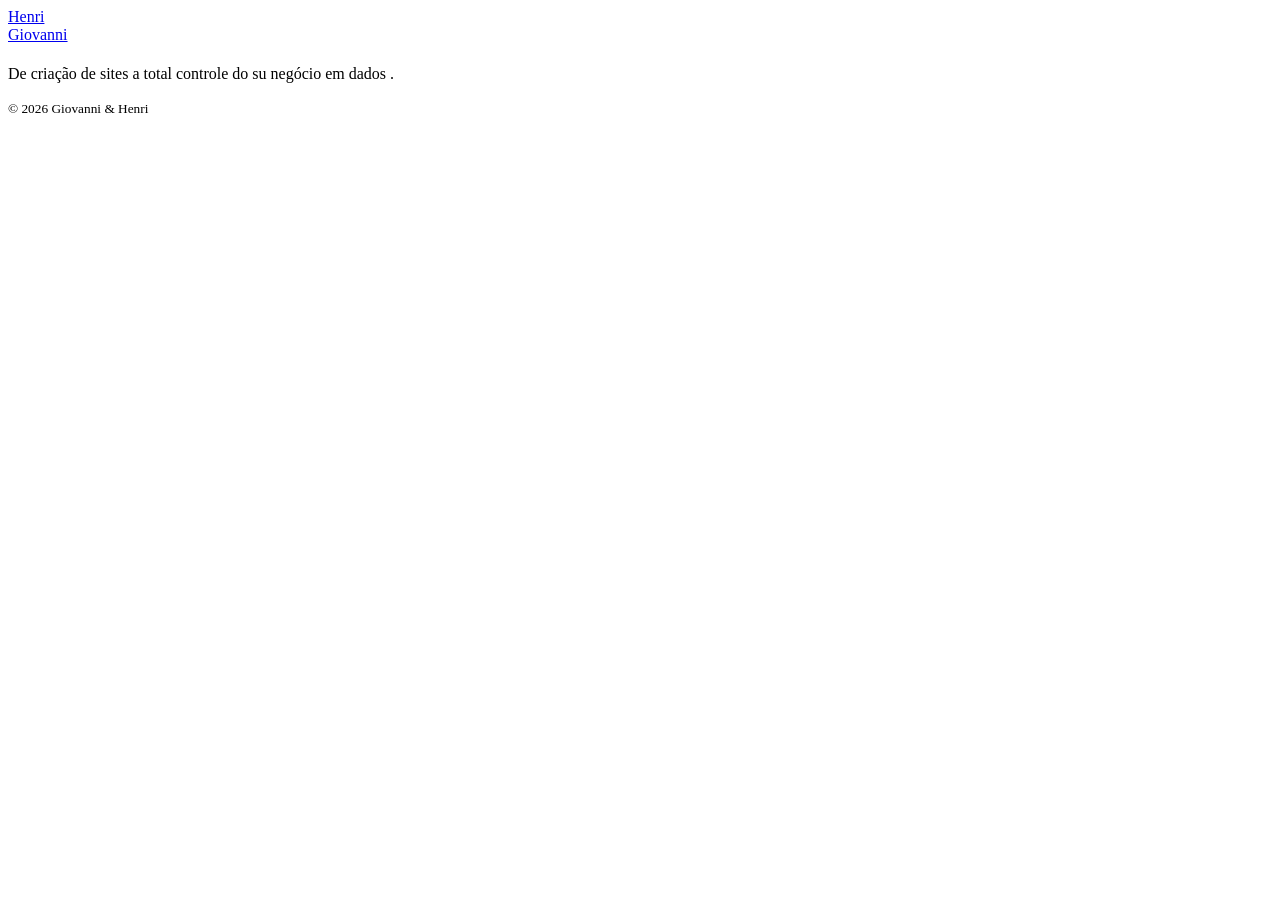
==== paginas/index.html @ a7570020 "commit" ====
<!DOCTYPE html>
<html lang="pt-BR">
  <head>
    <meta charset="UTF-8" />
    <title>Time de Profissionais em TI</title>
    <meta name="description" content="Somos uma dupla especializada em trazer a sua próxima solução tecnológica" />

      <style>
        body{
          


        }


      </style>


      </head>
  <body>
    <header>
      <a href="Henri.html">Henri</a>
      <nav aria-label="Principal">
        <a href="giovanni.html">Giovanni</a>

      </nav>
    </header>
    <main>
      <h1></h1>
      <p>De criação de sites a total controle do su negócio em dados .</p>
    </main>
    <footer>
      <small>© 2026 Giovanni & Henri </small>
          <p></p>
    </footer>
  </body>
</html>
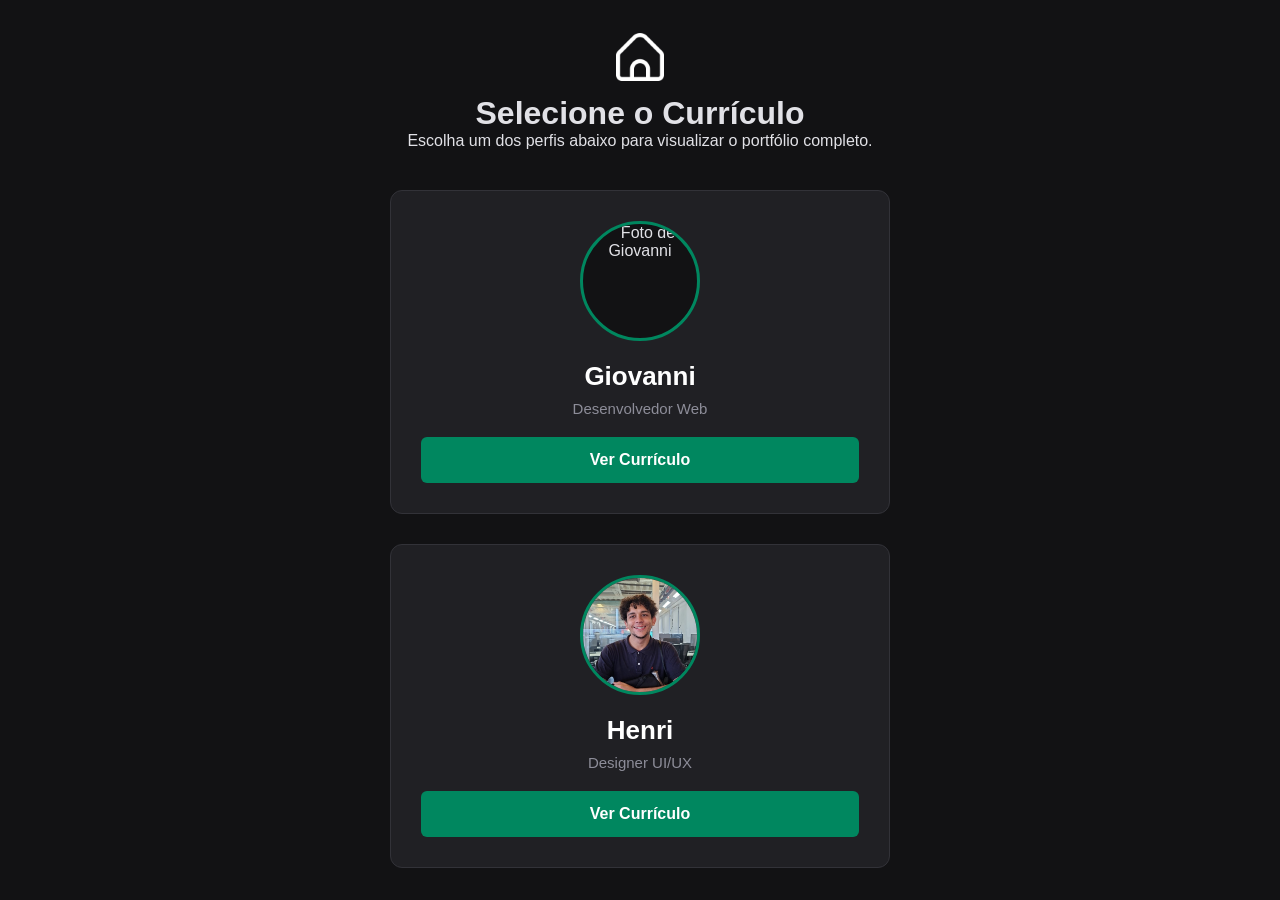
==== commit 7986b316: "esqueleto" ====
--- a/paginas/index.html
+++ b/paginas/index.html
@@ -1,37 +1,49 @@
 <!DOCTYPE html>
 <html lang="pt-BR">
-  <head>
-    <meta charset="UTF-8" />
-    <title>Time de Profissionais em TI</title>
-    <meta name="description" content="Somos uma dupla especializada em trazer a sua próxima solução tecnológica" />
+<head>
+    <meta charset="UTF-8">
+    <meta name="viewport" content="width=device-width, initial-scale=1.0">
+    <title>Página Inicial - Currículos</title>
+    <link rel="stylesheet" href="profile.css">
+</head>
+<body>
 
-      <style>
-        body{
-          
+    <header class="main-header">
+        <!-- Ícone Home decorativo na página inicial -->
+        <img src="../icon/home.png" alt="Ícone Home" class="home-icon">
+        <h1>Selecione o Currículo</h1>
+        <p>Escolha um dos perfis abaixo para visualizar o portfólio completo.</p>
+    </header>
 
+    <main class="container">
+        
+        <!-- CARD DO GIOVANNI -->
+        <section class="card">
+            <div class="avatar-container">
+                <img src="../icon/index_files/gde-maia.jpg" alt="Foto de Giovanni" class="avatar">
+            </div>
+            <h2>Giovanni</h2>
+            <p>Desenvolvedor Web</p>
+            <!-- Encaminha para a página do Giovanni -->
+            <a href="giovanni.html" class="btn-view">
+                Ver Currículo
+            </a>
+        </section>
 
-        }
+        <!-- CARD DO HENRI -->
+        <section class="card">
+            <div class="avatar-container">
+                <img src="../icon/hafonso.jpeg" alt="Foto de Henri" class="avatar">
+            </div>
+            <h2>Henri</h2>
+            <p>Designer UI/UX</p>
+            <!-- Encaminha para a página do Henri -->
+            <a href="Henri.html" class="btn-view">
+                Ver Currículo
+            </a>
+        </section>
 
+    </main>
 
-      </style>
-
-
-      </head>
-  <body>
-    <header>
-      <a href="Henri.html">Henri</a>
-      <nav aria-label="Principal">
-        <a href="giovanni.html">Giovanni</a>
-
-      </nav>
-    </header>
-    <main>
-      <h1></h1>
-      <p>De criação de sites a total controle do su negócio em dados .</p>
-    </main>
-    <footer>
-      <small>© 2026 Giovanni & Henri </small>
-          <p></p>
-    </footer>
-  </body>
+</body>
 </html>
--- a/paginas/profile.css
+++ b/paginas/profile.css
@@ -0,0 +1,133 @@
+/* Configurações Globais */
+* {
+    margin: 0;
+    padding: 0;
+    box-sizing: border-box;
+    font-family: 'Segoe UI', Tahoma, Geneva, Verdana, sans-serif;
+}
+
+body {
+    background-color: #121214;
+    color: #e1e1e6;
+    min-height: 100vh;
+    display: flex;
+    flex-direction: column;
+    align-items: center;
+    justify-content: center;
+    padding: 20px;
+}
+
+/* Cabeçalho */
+.main-header {
+    text-align: center;
+    margin-bottom: 40px;
+}
+
+.home-icon {
+    width: 48px;
+    height: 48px;
+    margin-bottom: 10px;
+    filter: invert(100%); /* Mantém o ícone branco no fundo escuro */
+}
+
+/* Grid de Containers */
+.container {
+    display: flex;
+    gap: 30px;
+    max-width: 800px;
+    width: 100%;
+    justify-content: center;
+    flex-wrap: wrap;
+}
+
+/* Estilização dos Cards (Home e Currículos) */
+.card {
+    background-color: #202024;
+    border: 1px solid #323238;
+    border-radius: 12px;
+    padding: 30px;
+    width: 100%;
+    max-width: 500px; /* Evita que o card estique demais na página do CV */
+    text-align: center;
+    transition: transform 0.3s ease, border-color 0.3s ease;
+}
+
+.card:hover {
+    border-color: #00875f;
+}
+
+/* Imagens de Perfil */
+.avatar-container {
+    width: 120px;
+    height: 120px;
+    margin: 0 auto 20px auto;
+    border-radius: 50%;
+    border: 3px solid #00875f;
+    overflow: hidden;
+    background: #121214;
+    display: flex;
+    align-items: center;
+    justify-content: center;
+}
+
+.avatar {
+    width: 100%;
+    height: 100%;
+    object-fit: cover;
+}
+
+.card h2 {
+    font-size: 26px;
+    margin-bottom: 8px;
+    color: #ffffff;
+}
+
+.card p {
+    font-size: 15px;
+    color: #8d8d99;
+    margin-bottom: 20px;
+}
+
+/* Lista de Ícones Sociais (Isso vai consertar o tamanho gigante do LinkedIn) */
+.social-links {
+    display: flex;
+    justify-content: center;
+    gap: 20px;
+    margin: 25px 0;
+}
+
+.social-links a {
+    display: inline-block;
+    width: 35px;  /* Força um tamanho fixo para a área do clique */
+    height: 35px;
+}
+
+.social-links img {
+    width: 100%;
+    height: 100%;
+    object-fit: contain;
+    transition: transform 0.2s ease;
+}
+
+.social-links img:hover {
+    transform: scale(1.15);
+}
+
+/* Botão de Encaminhamento / Voltar */
+.btn-view {
+    display: block;
+    background-color: #00875f;
+    color: white;
+    text-decoration: none;
+    padding: 14px 24px;
+    border-radius: 6px;
+    font-weight: bold;
+    width: 100%;
+    text-align: center;
+    margin-top: 15px;
+    transition: background 0.2s ease;
+}
+
+.btn-view:hover {
+    background-color: #00b37e;
+}
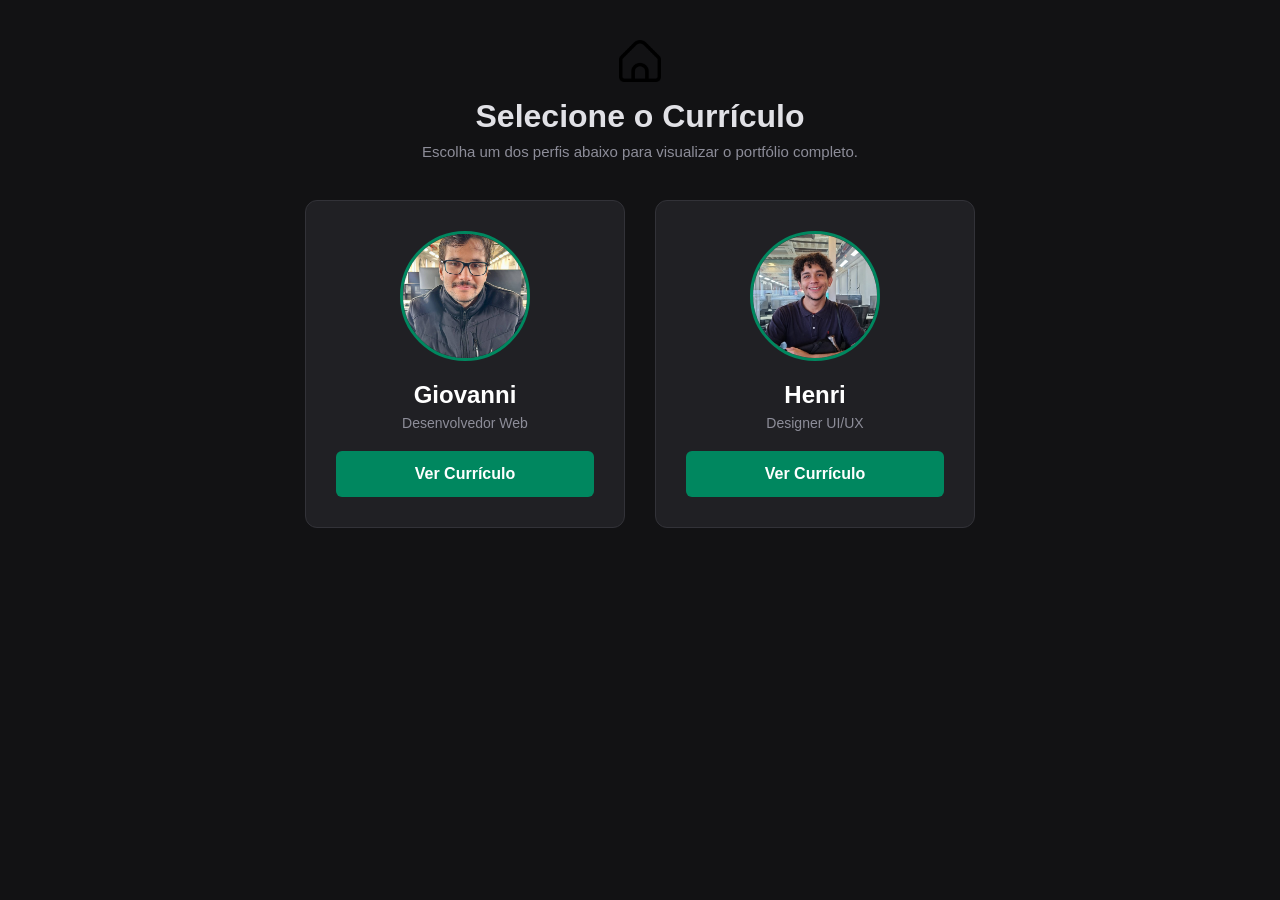
==== commit 3d71dd09: "ficou top" ====
--- a/paginas/index.html
+++ b/paginas/index.html
@@ -20,7 +20,7 @@
         <!-- CARD DO GIOVANNI -->
         <section class="card">
             <div class="avatar-container">
-                <img src="../icon/index_files/gde-maia.jpg" alt="Foto de Giovanni" class="avatar">
+                <img src="../icon/gde-maia.jpg" alt="Foto de Giovanni" class="avatar">
             </div>
             <h2>Giovanni</h2>
             <p>Desenvolvedor Web</p>
--- a/paginas/profile.css
+++ b/paginas/profile.css
@@ -13,53 +13,90 @@
     display: flex;
     flex-direction: column;
     align-items: center;
-    justify-content: center;
-    padding: 20px;
-}
-
-/* Cabeçalho */
+    justify-content: flex-start;
+    padding: 40px 20px;
+}
+
+/* Cabeçalho superior */
 .main-header {
     text-align: center;
     margin-bottom: 40px;
+    width: 100%;
+}
+
+.main-header p {
+    color: #8d8d99;
+    margin-top: 8px;
+    font-size: 15px;
 }
 
 .home-icon {
-    width: 48px;
-    height: 48px;
-    margin-bottom: 10px;
-    filter: invert(100%); /* Mantém o ícone branco no fundo escuro */
-}
-
-/* Grid de Containers */
+    width: 42px;
+    height: 42px;
+    margin-bottom: 12px;
+    transition: transform 0.2s;
+}
+
+.home-icon:hover {
+    transform: scale(1.1);
+}
+
+/* Grid/Alinhamento Geral */
 .container {
     display: flex;
     gap: 30px;
-    max-width: 800px;
+    max-width: 1000px;
     width: 100%;
     justify-content: center;
     flex-wrap: wrap;
 }
 
-/* Estilização dos Cards (Home e Currículos) */
+/* --- CARD DA HOME (Chamada) --- */
 .card {
     background-color: #202024;
     border: 1px solid #323238;
     border-radius: 12px;
     padding: 30px;
-    width: 100%;
-    max-width: 500px; /* Evita que o card estique demais na página do CV */
+    width: 320px;
     text-align: center;
     transition: transform 0.3s ease, border-color 0.3s ease;
 }
 
 .card:hover {
+    transform: translateY(-4px);
     border-color: #00875f;
 }
 
-/* Imagens de Perfil */
+.card h2 {
+    font-size: 24px;
+    margin-bottom: 6px;
+}
+
+.card p {
+    color: #8d8d99;
+    font-size: 14px;
+    margin-bottom: 20px;
+}
+
+/* --- CONTAINER DO CURRÍCULO INDIVIDUAL --- */
+.cv-container {
+    background-color: #202024;
+    border: 1px solid #323238;
+    border-radius: 12px;
+    padding: 40px;
+    width: 100%;
+    max-width: 680px;
+}
+
+.cv-header {
+    text-align: center;
+    margin-bottom: 30px;
+}
+
+/* Imagens de Perfil Circulares */
 .avatar-container {
-    width: 120px;
-    height: 120px;
+    width: 130px;
+    height: 130px;
     margin: 0 auto 20px auto;
     border-radius: 50%;
     border: 3px solid #00875f;
@@ -76,30 +113,58 @@
     object-fit: cover;
 }
 
-.card h2 {
-    font-size: 26px;
-    margin-bottom: 8px;
+h2 {
+    font-size: 28px;
     color: #ffffff;
-}
-
-.card p {
+    margin-bottom: 6px;
+}
+
+.subtitle {
+    font-size: 16px;
+    color: #00b37e;
+    font-weight: 600;
+}
+
+/* Corpo de Conteúdo do CV */
+.cv-content {
+    text-align: left;
+}
+
+.cv-section-title {
+    font-size: 18px;
+    color: #ffffff;
+    margin: 25px 0 10px 0;
+    border-left: 4px solid #00875f;
+    padding-left: 10px;
+    text-transform: uppercase;
+    letter-spacing: 0.5px;
+}
+
+.cv-text {
     font-size: 15px;
-    color: #8d8d99;
-    margin-bottom: 20px;
-}
-
-/* Lista de Ícones Sociais (Isso vai consertar o tamanho gigante do LinkedIn) */
+    color: #c4c4cc;
+    line-height: 1.6;
+}
+
+/* Divisor estético */
+hr {
+    border: 0;
+    border-top: 1px solid #323238;
+    margin: 30px 0;
+}
+
+/* Lista de Ícones Sociais */
 .social-links {
     display: flex;
     justify-content: center;
     gap: 20px;
-    margin: 25px 0;
+    margin: 20px 0 30px 0;
 }
 
 .social-links a {
     display: inline-block;
-    width: 35px;  /* Força um tamanho fixo para a área do clique */
-    height: 35px;
+    width: 38px;
+    height: 38px;
 }
 
 .social-links img {
@@ -113,7 +178,7 @@
     transform: scale(1.15);
 }
 
-/* Botão de Encaminhamento / Voltar */
+/* Botões */
 .btn-view {
     display: block;
     background-color: #00875f;
@@ -124,10 +189,27 @@
     font-weight: bold;
     width: 100%;
     text-align: center;
-    margin-top: 15px;
     transition: background 0.2s ease;
 }
 
 .btn-view:hover {
     background-color: #00b37e;
 }
+
+.btn-back {
+    display: block;
+    background-color: #323238;
+    color: #e1e1e6;
+    text-decoration: none;
+    padding: 12px 24px;
+    border-radius: 6px;
+    font-weight: bold;
+    width: 100%;
+    text-align: center;
+    margin-top: 15px;
+    transition: background 0.2s;
+}
+
+.btn-back:hover {
+    background-color: #41414c;
+}
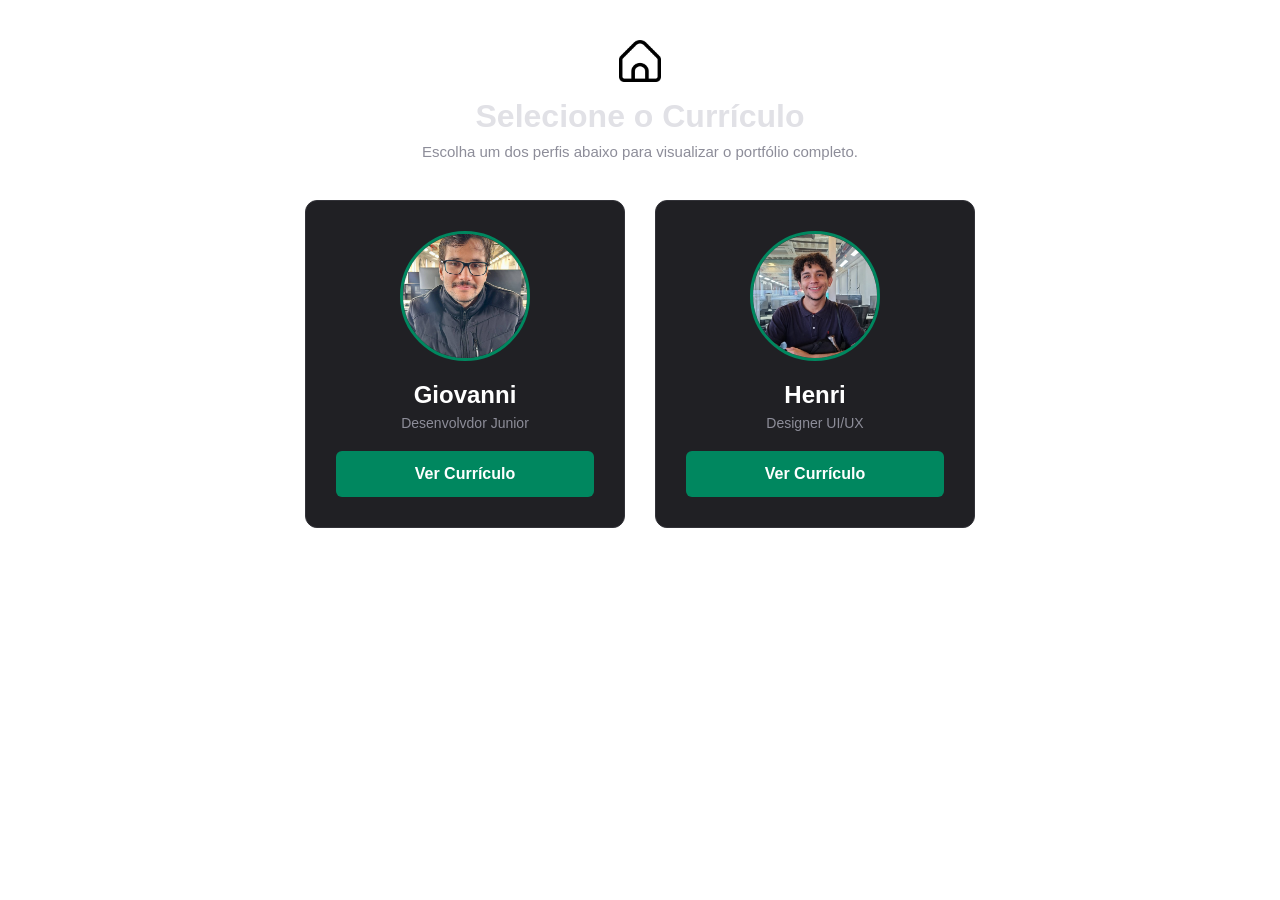
==== commit 09616624: "pronto rapaz" ====
--- a/paginas/index.html
+++ b/paginas/index.html
@@ -23,7 +23,7 @@
                 <img src="../icon/gde-maia.jpg" alt="Foto de Giovanni" class="avatar">
             </div>
             <h2>Giovanni</h2>
-            <p>Desenvolvedor Web</p>
+            <p>Desenvolvdor Junior</p>
             <!-- Encaminha para a página do Giovanni -->
             <a href="giovanni.html" class="btn-view">
                 Ver Currículo
--- a/paginas/profile.css
+++ b/paginas/profile.css
@@ -7,7 +7,7 @@
 }
 
 body {
-    background-color: #121214;
+    background-color: white;
     color: #e1e1e6;
     min-height: 100vh;
     display: flex;
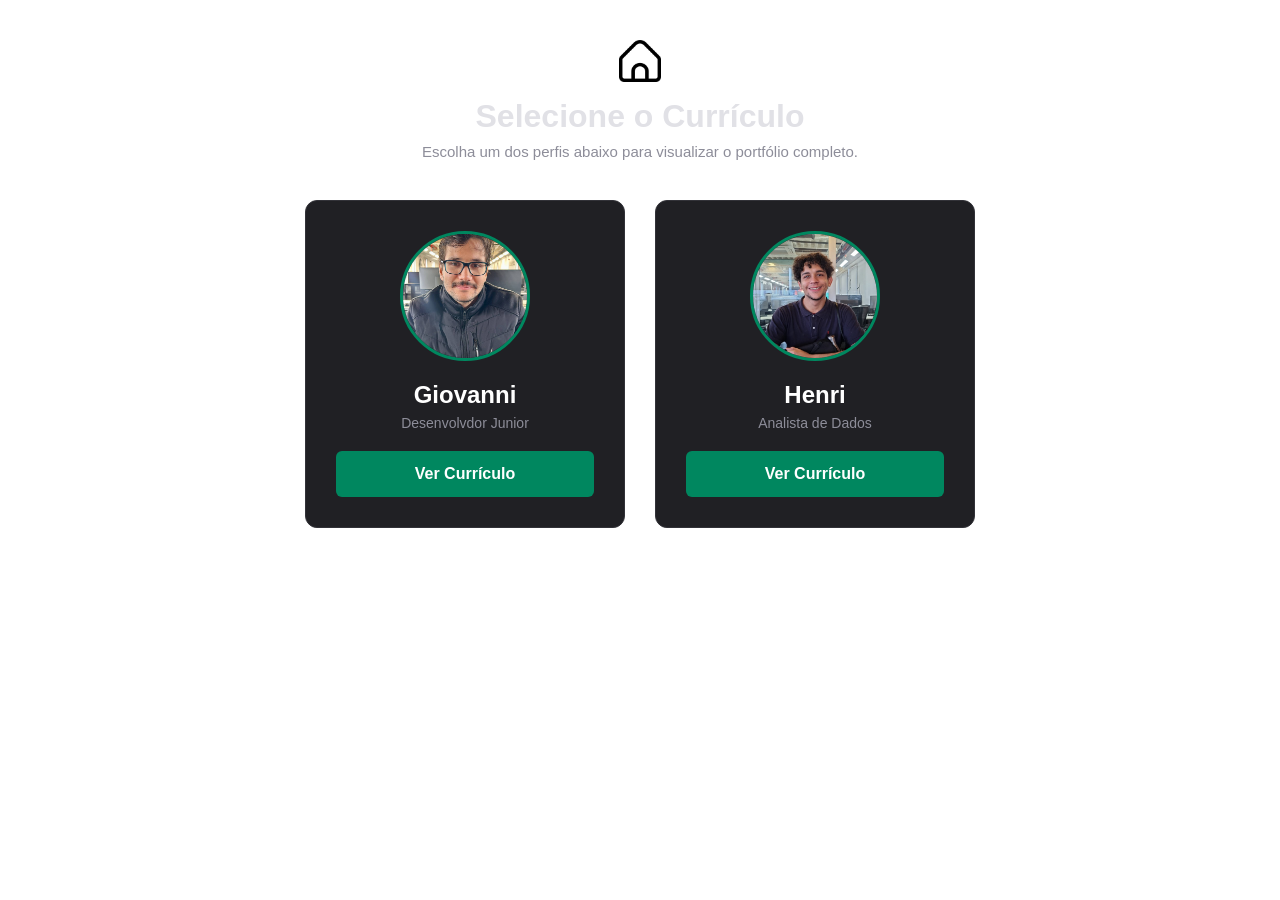
==== commit d67f7fb7: "tava errado" ====
--- a/paginas/index.html
+++ b/paginas/index.html
@@ -36,7 +36,7 @@
                 <img src="../icon/hafonso.jpeg" alt="Foto de Henri" class="avatar">
             </div>
             <h2>Henri</h2>
-            <p>Designer UI/UX</p>
+            <p>Analista de Dados </p>
             <!-- Encaminha para a página do Henri -->
             <a href="Henri.html" class="btn-view">
                 Ver Currículo
